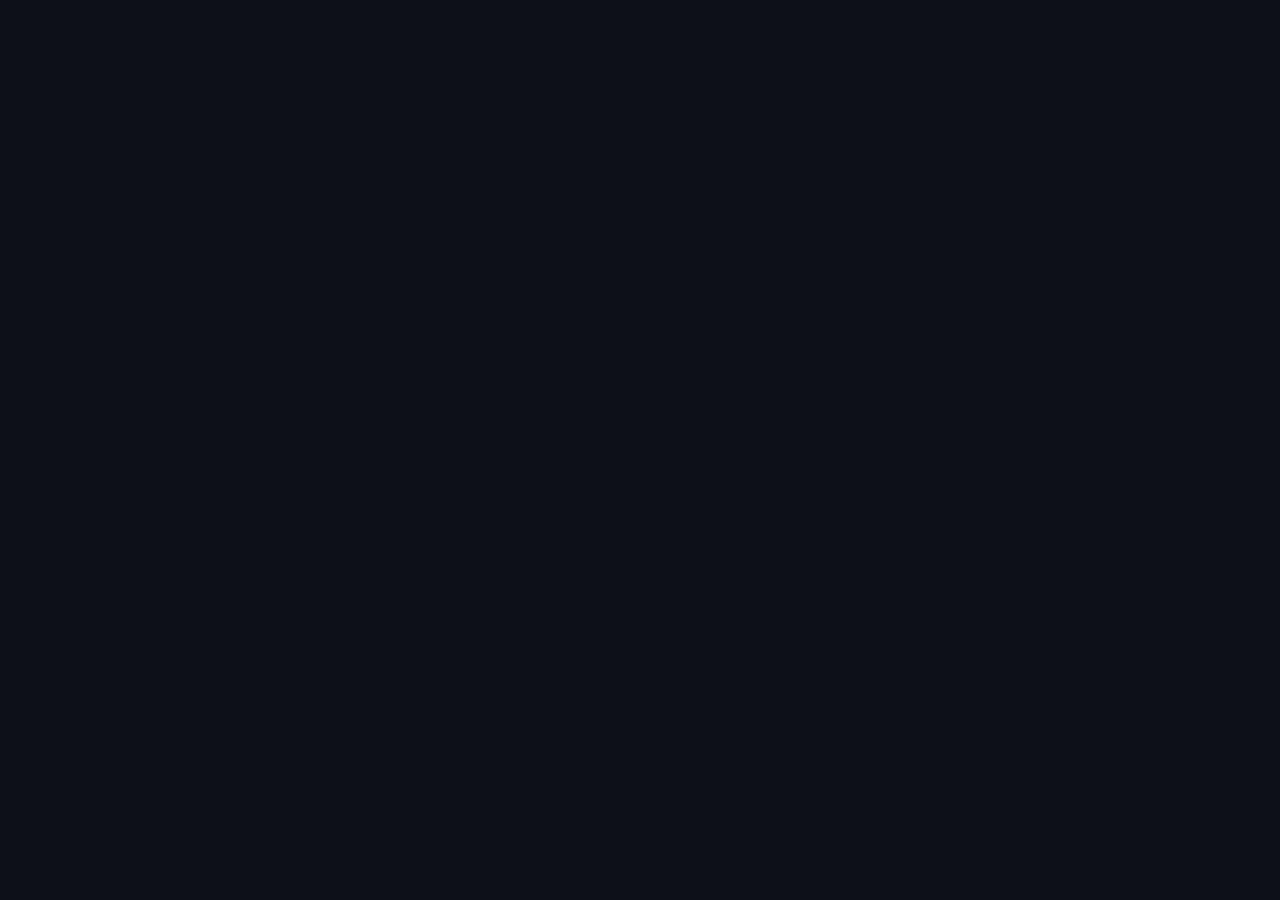
==== index.html @ eed0ad0b "fixed with micro pip" ====
<!DOCTYPE html>
<html lang="en">
<head>
    <meta charset="UTF-8">
    <meta name="viewport" content="width=device-width, initial-scale=1.0">
    <title>Scrap Detective Terminal</title>
    
    <!-- PyScript CSS & JS -->
    <link rel="stylesheet" href="https://pyscript.net/releases/2024.4.1/core.css">
    <script type="module" src="https://pyscript.net/releases/2024.4.1/core.js"></script>

    <style>
        body {
            background-color: #0d1117;
            color: #c9d1d9;
            margin: 0;
            padding: 10px;
            font-family: monospace;
        }
    </style>
</head>
<body>

    <!-- Interactive Terminal runs your Python script directly -->
    <script type="py" terminal src="./scrap_detective1.py"></script>

</body>
</html>
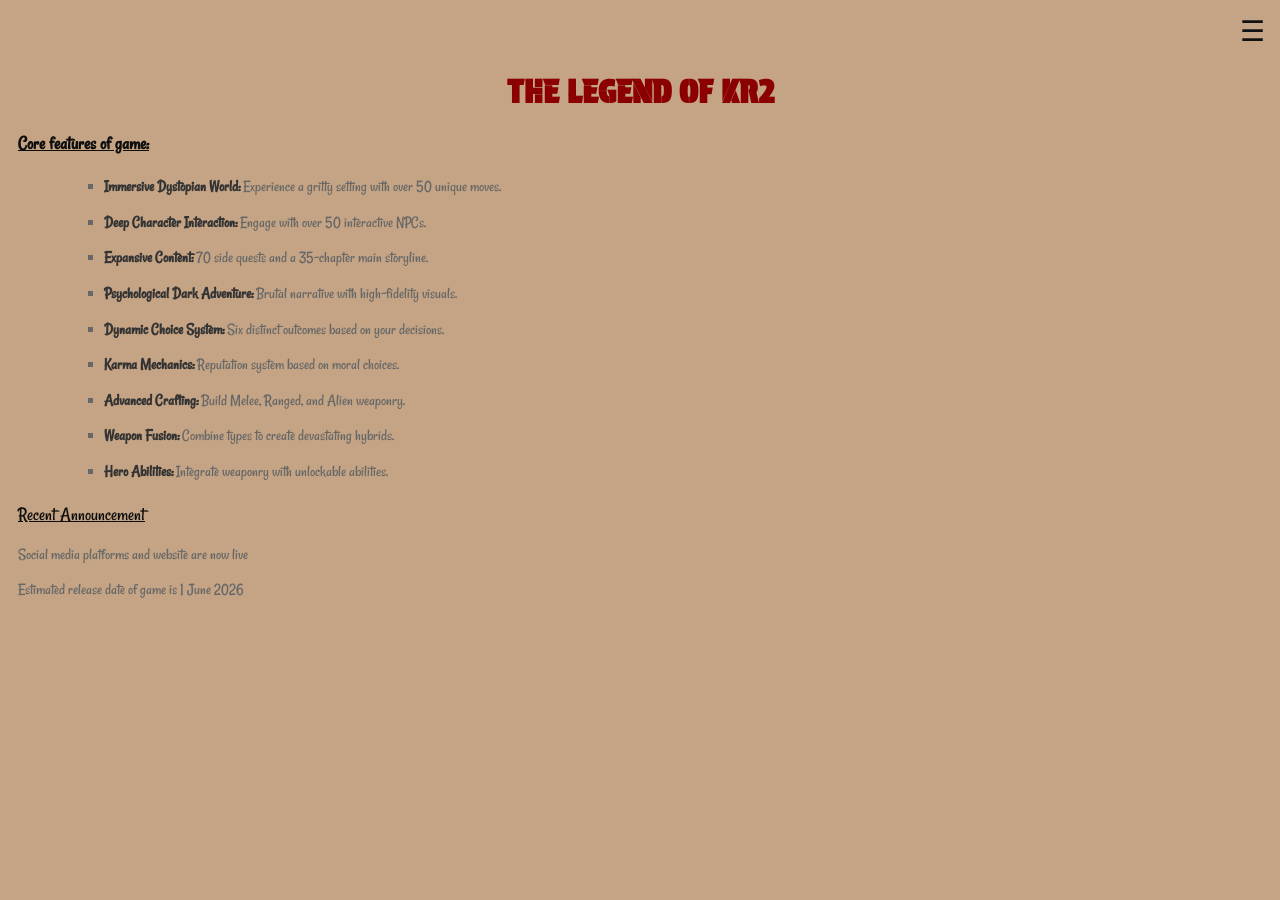
==== commit 675705c3: "built demo web" ====
--- a/index.html
+++ b/index.html
@@ -1,29 +1,139 @@
 <!DOCTYPE html>
 <html lang="en">
 <head>
-    <meta charset="UTF-8">
-    <meta name="viewport" content="width=device-width, initial-scale=1.0">
-    <title>Scrap Detective Terminal</title>
-    
-    <!-- PyScript CSS & JS -->
-    <link rel="stylesheet" href="https://pyscript.net/releases/2024.4.1/core.css">
-    <script type="module" src="https://pyscript.net/releases/2024.4.1/core.js"></script>
+  <meta charset="UTF-8">
+  <meta name="viewport" content="width=device-width, initial-scale=1.0">
+  <title>The Legend of KR2</title>
 
-    <style>
-        body {
-            background-color: #0d1117;
-            color: #c9d1d9;
-            margin: 0;
-            padding: 10px;
-            font-family: monospace;
-        }
-    </style>
+  <style>
+    @import url('https://fonts.googleapis.com/css2?family=Protest+Guerrilla&family=Rancho&display=swap');
+
+    body {
+      margin: 0;
+      font-family: Arial, sans-serif;
+      background-color: #C4A484;
+    }
+
+    /* Fonts */
+    .protest-guerrilla-regular {
+      font-family: "Protest Guerrilla", sans-serif;
+      text-align: center;
+      margin-top: 8vh;
+      color: #8B0000;
+    }
+
+    .rancho-regular {
+      font-family: "Rancho", cursive;
+      font-weight: 400;
+      color: #676767;
+    }
+
+    ul {
+      list-style-type: square;
+      margin-left: 5vw;
+      line-height: 1.6;
+    }
+
+    li {
+      margin-bottom: 10px;
+    }
+
+    b {
+      color: #333;
+    }
+
+    /* Floating Menu Icon */
+    .menu-icon {
+      position: fixed;
+      top: 15px;
+      right: 15px;
+      font-size: 28px;
+      cursor: pointer;
+      color: #111;
+      z-index: 1000;
+      user-select: none;
+    }
+
+    /* Dropdown Menu */
+    .menu {
+      position: fixed;
+      top: 55px;
+      right: 15px;
+      background: #fff;
+      width: 220px;
+      box-shadow: 0 8px 20px rgba(0,0,0,0.3);
+      display: none;
+      border-radius: 8px;
+      overflow: hidden;
+      z-index: 999;
+    }
+
+    .menu a {
+      display: block;
+      padding: 12px;
+      text-decoration: none;
+      color: #000;
+      border-bottom: 1px solid #eee;
+    }
+
+    .menu a:hover {
+      background: #f2f2f2;
+    }
+  </style>
 </head>
+
 <body>
 
-    <!-- Interactive Terminal runs your Python script directly -->
-    <script type="py" terminal src="./scrap_detective1.py"></script>
+  <!-- Menu Icon -->
+  <div class="menu-icon" onclick="toggleMenu()">☰</div>
+
+  <!-- Dropdown Menu -->
+  <div id="menu" class="menu">
+    <a href="feedback-and-preregistration.html">Feedback & Pre-Registration</a>
+    <a href="index.html">home page</a>
+    <a href="info.html">contract us and information</a>
+  </div>
+
+  <!-- Main Content -->
+  <h1 class="protest-guerrilla-regular">THE LEGEND OF KR2</h1>
+
+  <div class="rancho-regular">
+    <h3 style="margin-left: 2vh; color:#0D0D0D;">
+      <u>Core features of game:</u>
+    </h3>
+
+    <ul>
+      <li><b>Immersive Dystopian World:</b> Experience a gritty setting with over 50 unique moves.</li>
+      <li><b>Deep Character Interaction:</b> Engage with over 50 interactive NPCs.</li>
+      <li><b>Expansive Content:</b> 70 side quests and a 35-chapter main storyline.</li>
+      <li><b>Psychological Dark Adventure:</b> Brutal narrative with high-fidelity visuals.</li>
+      <li><b>Dynamic Choice System:</b> Six distinct outcomes based on your decisions.</li>
+      <li><b>Karma Mechanics:</b> Reputation system based on moral choices.</li>
+      <li><b>Advanced Crafting:</b> Build Melee, Ranged, and Alien weaponry.</li>
+      <li><b>Weapon Fusion:</b> Combine types to create devastating hybrids.</li>
+      <li><b>Hero Abilities:</b> Integrate weaponry with unlockable abilities.</li>
+    </ul>
+  </div>
+
+  <h3 class="rancho-regular" style="margin-left: 2vh; color:#0D0D0D; text-decoration: underline;">
+    Recent Announcement
+  </h3>
+
+  <p class="rancho-regular" style="margin-left: 2vh;">
+    Social media platforms and website are now live
+  </p>
+
+  <p class="rancho-regular" style="margin-left: 2vh;">
+    Estimated release date of game is 1 June 2026
+  </p>
+
+  <!-- JavaScript -->
+  <script>
+    function toggleMenu() {
+      const menu = document.getElementById("menu");
+      menu.style.display = menu.style.display === "block" ? "none" : "block";
+    }
+  </script>
 
 </body>
-</html>
-
+</html>	
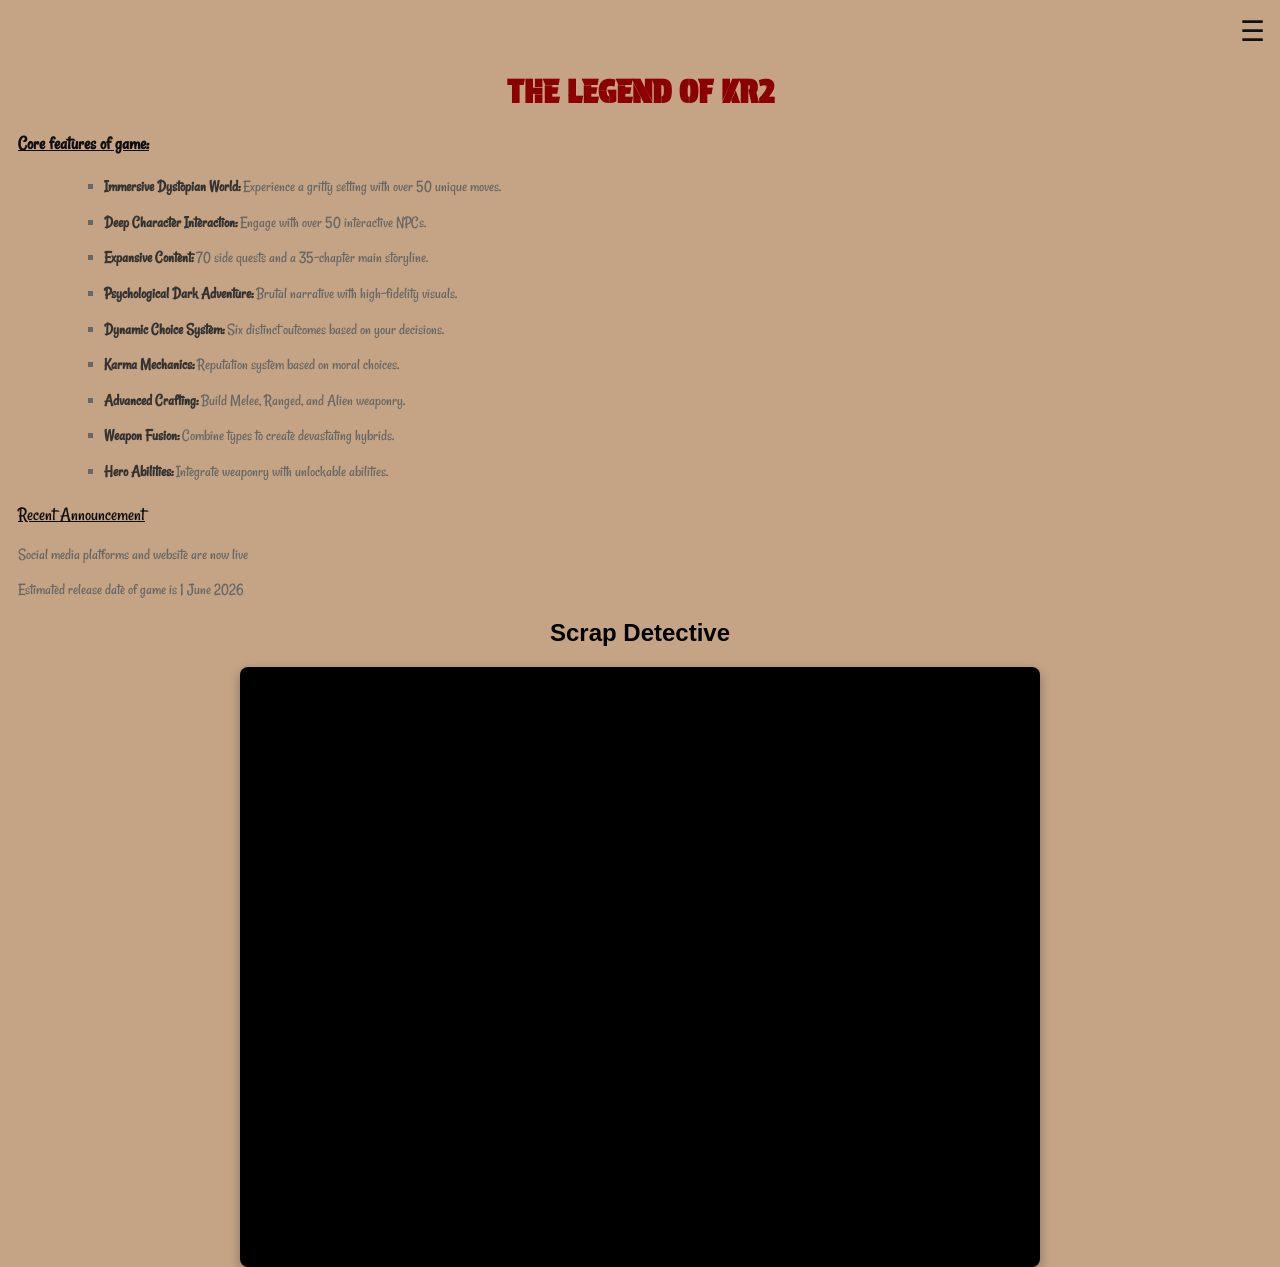
==== commit 1943d805: "emb iframw" ====
--- a/index.html
+++ b/index.html
@@ -134,6 +134,16 @@
       menu.style.display = menu.style.display === "block" ? "none" : "block";
     }
   </script>
+<div style="width: 100%; max-width: 800px; margin: 0 auto; text-align: center;">
+    <h2>Scrap Detective</h2>
+    <div style="position: relative; width: 100%; height: 600px; background: #000; border-radius: 8px; overflow: hidden; box-shadow: 0 4px 12px rgba(0,0,0,0.3);">
+        <iframe src="https://detective.onrender.com" 
+                style="width: 100%; height: 100%; border: none;" 
+                allow="clipboard-write">
+        </iframe>
+    </div>
+</div>
 
 </body>
 </html>	
+
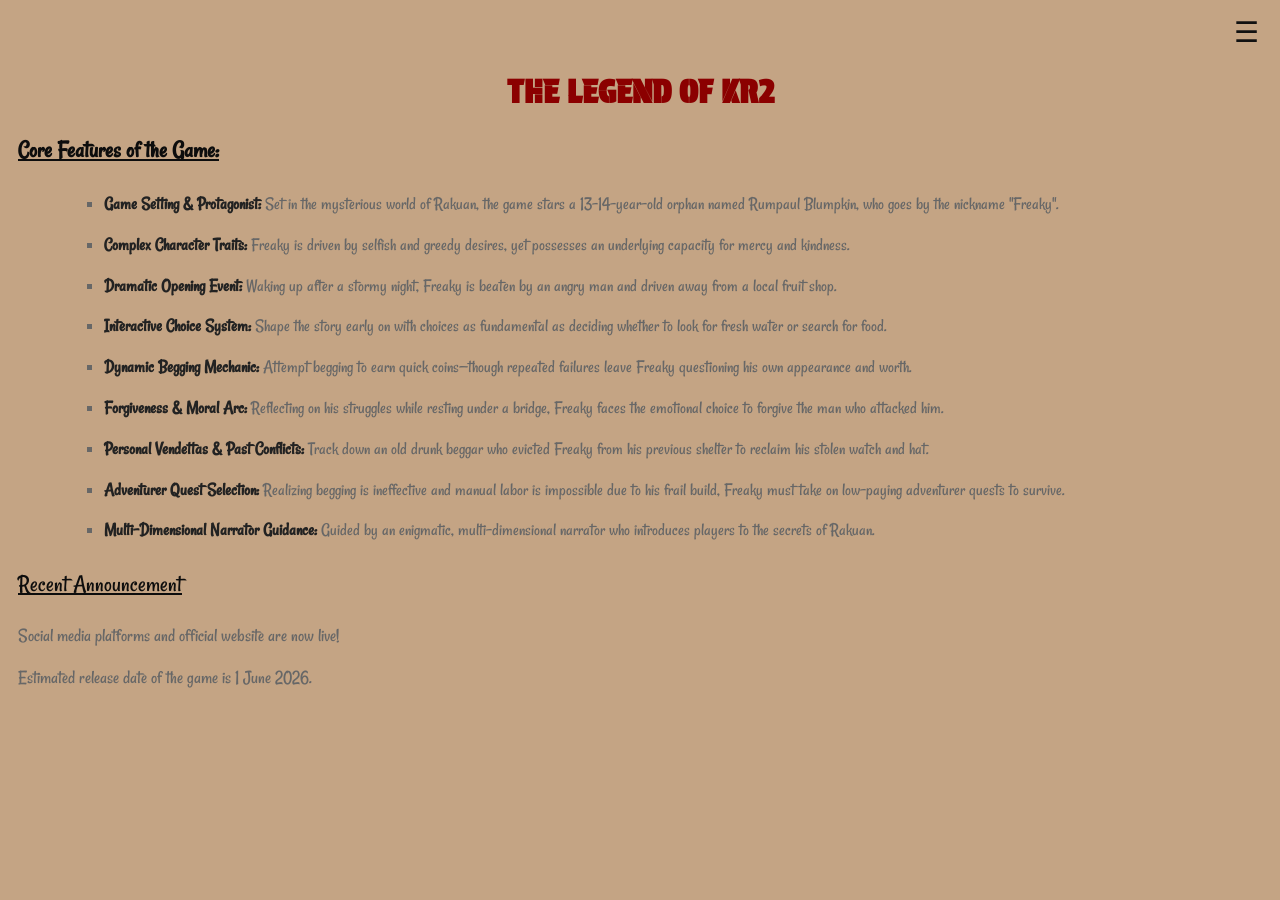
==== commit 469e2fcd: "made website" ====
--- a/index.html
+++ b/index.html
@@ -31,15 +31,17 @@
     ul {
       list-style-type: square;
       margin-left: 5vw;
+      margin-right: 5vw;
       line-height: 1.6;
     }
 
     li {
-      margin-bottom: 10px;
+      margin-bottom: 12px;
+      font-size: 18px;
     }
 
     b {
-      color: #333;
+      color: #222;
     }
 
     /* Floating Menu Icon */
@@ -52,6 +54,8 @@
       color: #111;
       z-index: 1000;
       user-select: none;
+      background: none;
+      border: none;
     }
 
     /* Dropdown Menu */
@@ -85,46 +89,46 @@
 <body>
 
   <!-- Menu Icon -->
-  <div class="menu-icon" onclick="toggleMenu()">☰</div>
+  <button class="menu-icon" onclick="toggleMenu()" aria-label="Toggle Navigation Menu">☰</button>
 
   <!-- Dropdown Menu -->
   <div id="menu" class="menu">
     <a href="feedback-and-preregistration.html">Feedback & Pre-Registration</a>
-    <a href="index.html">home page</a>
-    <a href="info.html">contract us and information</a>
+    <a href="index.html">Home Page</a>
+    <a href="info.html">Contact Us & Information</a>
   </div>
 
   <!-- Main Content -->
   <h1 class="protest-guerrilla-regular">THE LEGEND OF KR2</h1>
 
   <div class="rancho-regular">
-    <h3 style="margin-left: 2vh; color:#0D0D0D;">
-      <u>Core features of game:</u>
+    <h3 style="margin-left: 2vh; color:#0D0D0D; font-size: 24px;">
+      <u>Core Features of the Game:</u>
     </h3>
 
     <ul>
-      <li><b>Immersive Dystopian World:</b> Experience a gritty setting with over 50 unique moves.</li>
-      <li><b>Deep Character Interaction:</b> Engage with over 50 interactive NPCs.</li>
-      <li><b>Expansive Content:</b> 70 side quests and a 35-chapter main storyline.</li>
-      <li><b>Psychological Dark Adventure:</b> Brutal narrative with high-fidelity visuals.</li>
-      <li><b>Dynamic Choice System:</b> Six distinct outcomes based on your decisions.</li>
-      <li><b>Karma Mechanics:</b> Reputation system based on moral choices.</li>
-      <li><b>Advanced Crafting:</b> Build Melee, Ranged, and Alien weaponry.</li>
-      <li><b>Weapon Fusion:</b> Combine types to create devastating hybrids.</li>
-      <li><b>Hero Abilities:</b> Integrate weaponry with unlockable abilities.</li>
+      <li><b>Game Setting & Protagonist:</b> Set in the mysterious world of Rakuan, the game stars a 13-14-year-old orphan named Rumpaul Blumpkin, who goes by the nickname "Freaky".</li>
+      <li><b>Complex Character Traits:</b> Freaky is driven by selfish and greedy desires, yet possesses an underlying capacity for mercy and kindness.</li>
+      <li><b>Dramatic Opening Event:</b> Waking up after a stormy night, Freaky is beaten by an angry man and driven away from a local fruit shop.</li>
+      <li><b>Interactive Choice System:</b> Shape the story early on with choices as fundamental as deciding whether to look for fresh water or search for food.</li>
+      <li><b>Dynamic Begging Mechanic:</b> Attempt begging to earn quick coins—though repeated failures leave Freaky questioning his own appearance and worth.</li>
+      <li><b>Forgiveness & Moral Arc:</b> Reflecting on his struggles while resting under a bridge, Freaky faces the emotional choice to forgive the man who attacked him.</li>
+      <li><b>Personal Vendettas & Past Conflicts:</b> Track down an old drunk beggar who evicted Freaky from his previous shelter to reclaim his stolen watch and hat.</li>
+      <li><b>Adventurer Quest Selection:</b> Realizing begging is ineffective and manual labor is impossible due to his frail build, Freaky must take on low-paying adventurer quests to survive.</li>
+      <li><b>Multi-Dimensional Narrator Guidance:</b> Guided by an enigmatic, multi-dimensional narrator who introduces players to the secrets of Rakuan.</li>
     </ul>
   </div>
 
-  <h3 class="rancho-regular" style="margin-left: 2vh; color:#0D0D0D; text-decoration: underline;">
+  <h3 class="rancho-regular" style="margin-left: 2vh; color:#0D0D0D; text-decoration: underline; font-size: 24px;">
     Recent Announcement
   </h3>
 
-  <p class="rancho-regular" style="margin-left: 2vh;">
-    Social media platforms and website are now live
+  <p class="rancho-regular" style="margin-left: 2vh; font-size: 19px;">
+    Social media platforms and official website are now live!
   </p>
 
-  <p class="rancho-regular" style="margin-left: 2vh;">
-    Estimated release date of game is 1 June 2026
+  <p class="rancho-regular" style="margin-left: 2vh; font-size: 19px;">
+    Estimated release date of the game is 1 June 2026.
   </p>
 
   <!-- JavaScript -->
@@ -134,16 +138,7 @@
       menu.style.display = menu.style.display === "block" ? "none" : "block";
     }
   </script>
-<div style="width: 100%; max-width: 800px; margin: 0 auto; text-align: center;">
-    <h2>Scrap Detective</h2>
-    <div style="position: relative; width: 100%; height: 600px; background: #000; border-radius: 8px; overflow: hidden; box-shadow: 0 4px 12px rgba(0,0,0,0.3);">
-        <iframe src="https://detective.onrender.com" 
-                style="width: 100%; height: 100%; border: none;" 
-                allow="clipboard-write">
-        </iframe>
-    </div>
-</div>
 
 </body>
-</html>	
+</html>
 
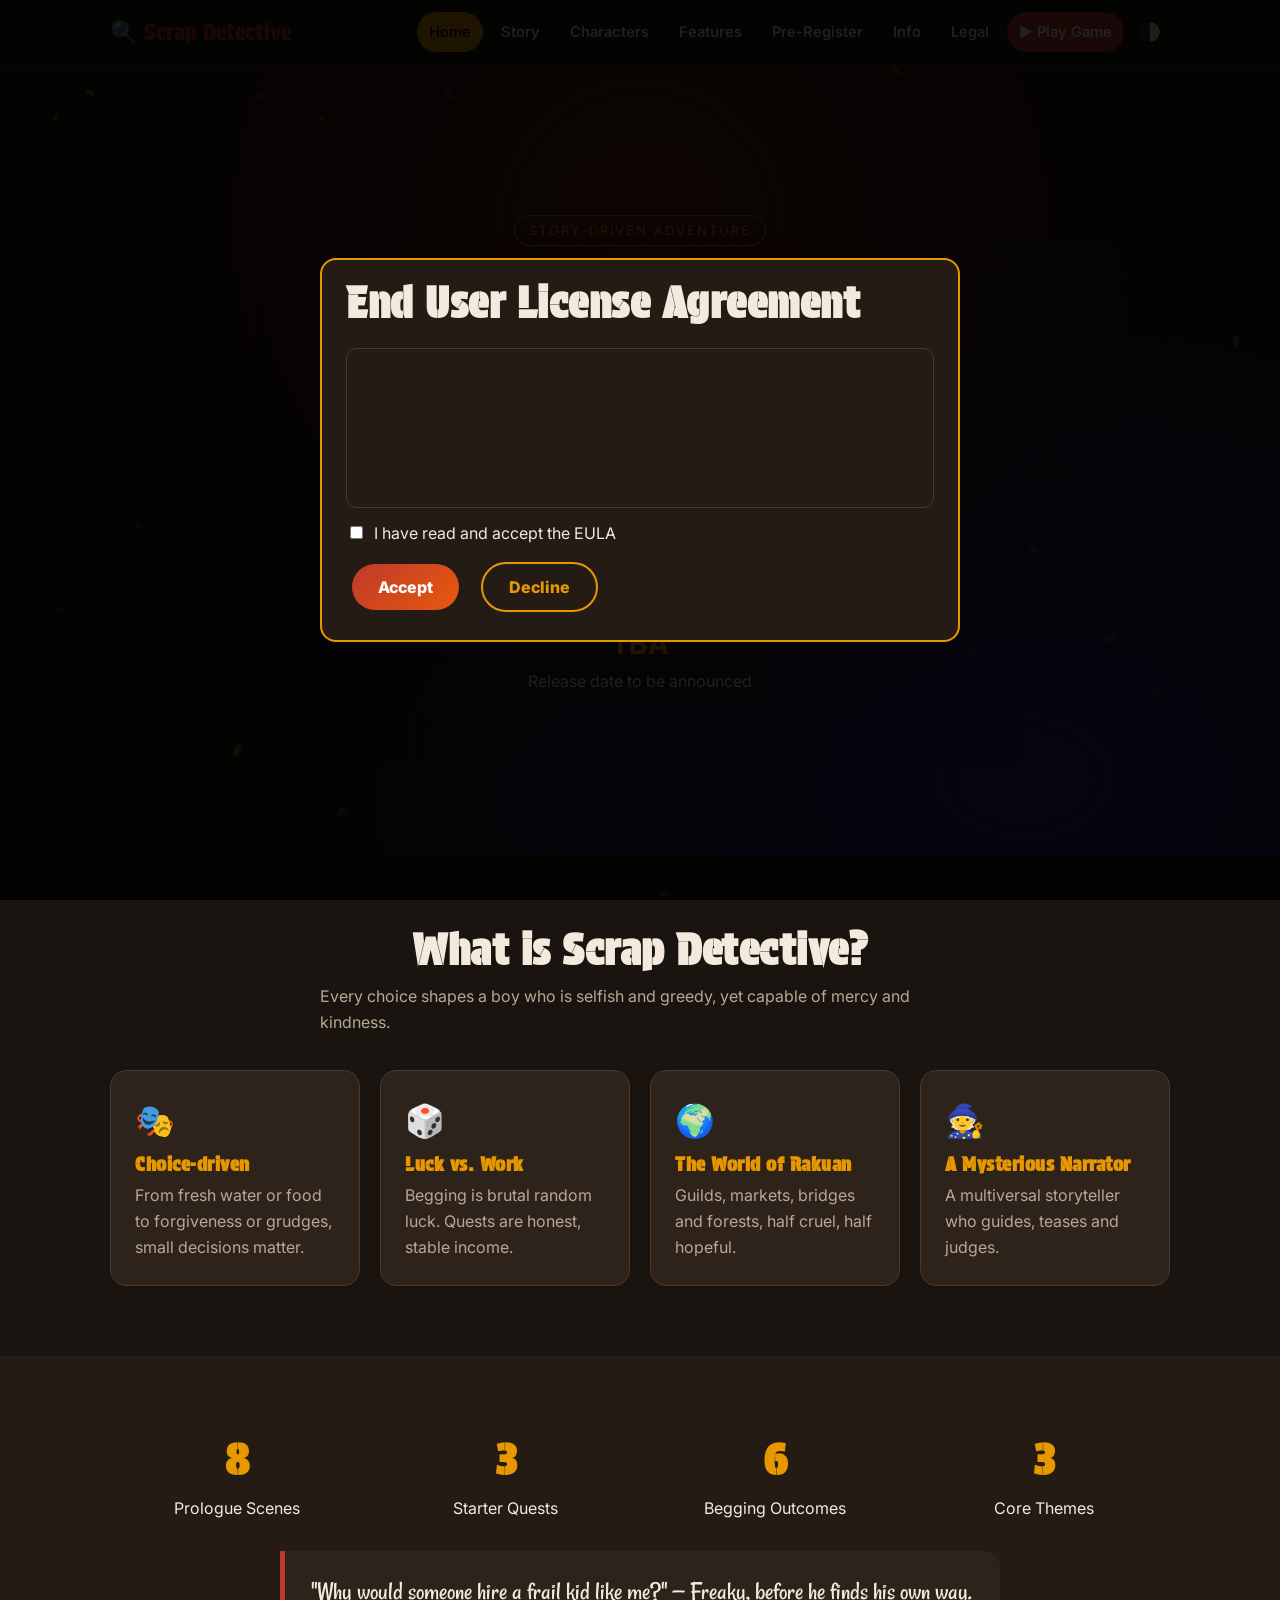
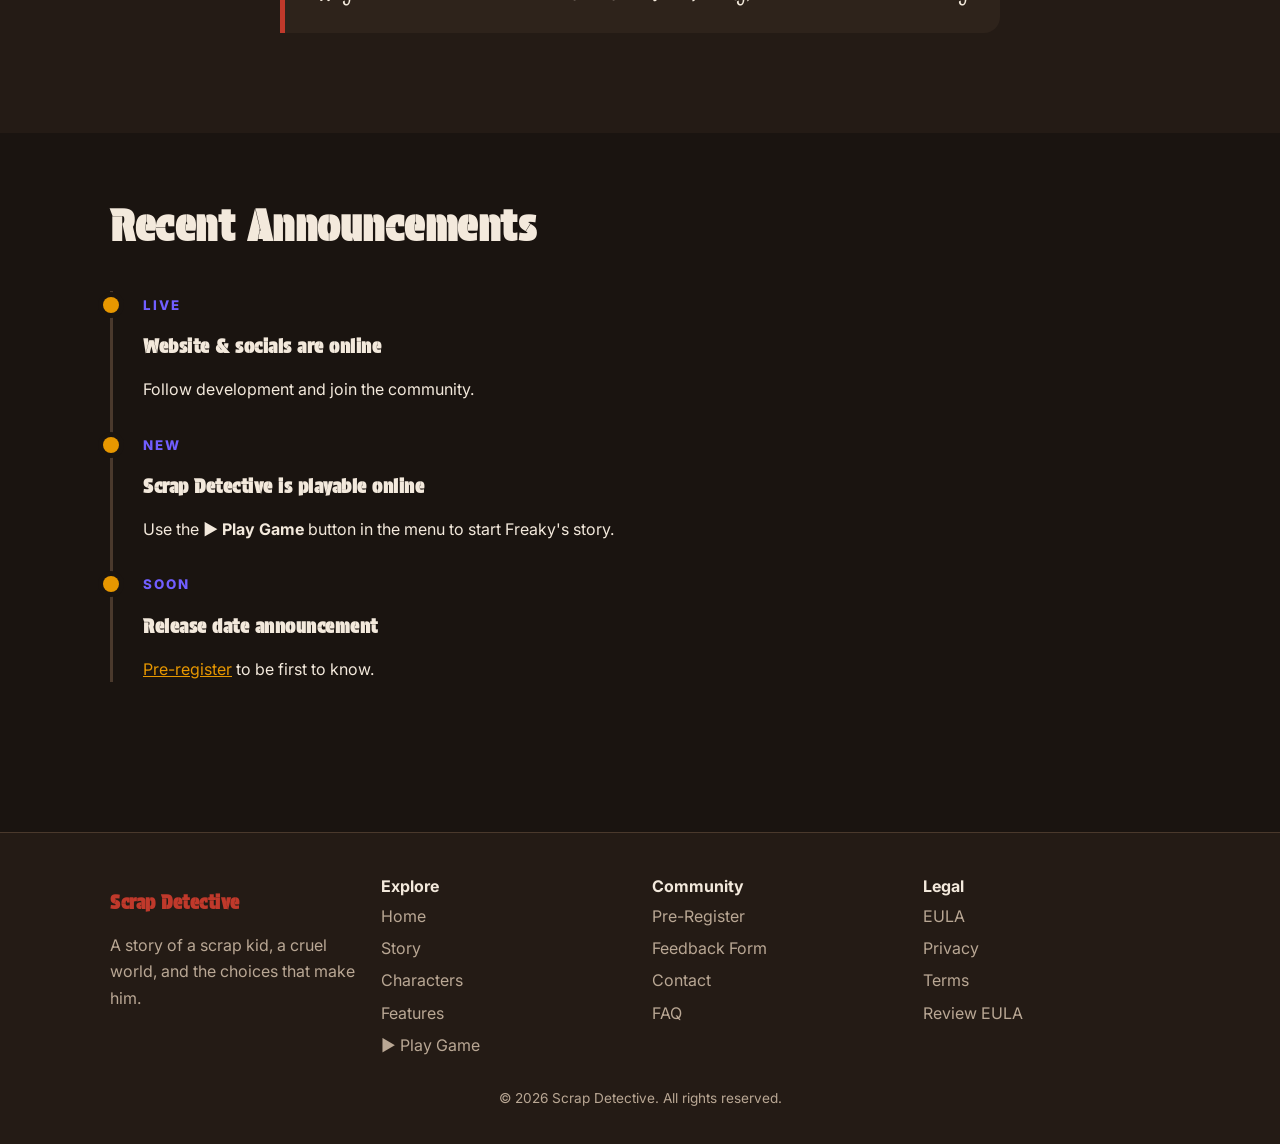
==== commit a870d59b: "fixed web" ====
--- a/index.html
+++ b/index.html
@@ -1,144 +1,39 @@
-<!DOCTYPE html>
-<html lang="en">
-<head>
-  <meta charset="UTF-8">
-  <meta name="viewport" content="width=device-width, initial-scale=1.0">
-  <title>The Legend of KR2</title>
+<!DOCTYPE html><html lang="en"><head><meta charset="UTF-8"><meta name="viewport" content="width=device-width,initial-scale=1">
+<title>Scrap Detective — Home</title><meta name="description" content="Scrap Detective: a story-driven adventure in the world of Rakuan."><link rel="stylesheet" href="style.css"></head>
+<body data-page="home"><main>
+<section class="hero"><div class="wrap">
+  <span class="badge">STORY-DRIVEN ADVENTURE</span>
+  <h1>SCRAP DETECTIVE</h1>
+  <p class="rancho" style="font-size:1.6rem">"Even in despair, there is a hope in slight." — Narrator</p>
+  <p>Wake up on a cold roadside in the cruel world of Rakuan as Rumpaul "Freaky" Blumpkin, a 13-year-old orphan with nothing but his choices.</p>
+  <a class="btn primary" data-game href="#">▶ Play Now</a><a class="btn ghost" href="feedback-and-preregistration.html">Pre-Register</a>
+  <div id="countdown"></div>
+</div></section>
 
-  <style>
-    @import url('https://fonts.googleapis.com/css2?family=Protest+Guerrilla&family=Rancho&display=swap');
+<section><div class="wrap">
+  <h2 class="center reveal">What is Scrap Detective?</h2><p class="sub reveal">Every choice shapes a boy who is selfish and greedy, yet capable of mercy and kindness.</p>
+  <div class="grid">
+    <div class="card reveal"><div class="ic">🎭</div><h3>Choice-driven</h3><p>From fresh water or food to forgiveness or grudges, small decisions matter.</p></div>
+    <div class="card reveal"><div class="ic">🎲</div><h3>Luck vs. Work</h3><p>Begging is brutal random luck. Quests are honest, stable income.</p></div>
+    <div class="card reveal"><div class="ic">🌍</div><h3>The World of Rakuan</h3><p>Guilds, markets, bridges and forests, half cruel, half hopeful.</p></div>
+    <div class="card reveal"><div class="ic">🧙</div><h3>A Mysterious Narrator</h3><p>A multiversal storyteller who guides, teases and judges.</p></div>
+  </div>
+</div></section>
 
-    body {
-      margin: 0;
-      font-family: Arial, sans-serif;
-      background-color: #C4A484;
-    }
+<section style="background:var(--bg2)"><div class="wrap">
+  <div class="stats reveal">
+    <div><b data-count="8">0</b>Prologue Scenes</div><div><b data-count="3">0</b>Starter Quests</div>
+    <div><b data-count="6">0</b>Begging Outcomes</div><div><b data-count="3">0</b>Core Themes</div>
+  </div>
+  <blockquote class="reveal">"Why would someone hire a frail kid like me?" — Freaky, before he finds his own way.</blockquote>
+</div></section>
 
-    /* Fonts */
-    .protest-guerrilla-regular {
-      font-family: "Protest Guerrilla", sans-serif;
-      text-align: center;
-      margin-top: 8vh;
-      color: #8B0000;
-    }
-
-    .rancho-regular {
-      font-family: "Rancho", cursive;
-      font-weight: 400;
-      color: #676767;
-    }
-
-    ul {
-      list-style-type: square;
-      margin-left: 5vw;
-      margin-right: 5vw;
-      line-height: 1.6;
-    }
-
-    li {
-      margin-bottom: 12px;
-      font-size: 18px;
-    }
-
-    b {
-      color: #222;
-    }
-
-    /* Floating Menu Icon */
-    .menu-icon {
-      position: fixed;
-      top: 15px;
-      right: 15px;
-      font-size: 28px;
-      cursor: pointer;
-      color: #111;
-      z-index: 1000;
-      user-select: none;
-      background: none;
-      border: none;
-    }
-
-    /* Dropdown Menu */
-    .menu {
-      position: fixed;
-      top: 55px;
-      right: 15px;
-      background: #fff;
-      width: 220px;
-      box-shadow: 0 8px 20px rgba(0,0,0,0.3);
-      display: none;
-      border-radius: 8px;
-      overflow: hidden;
-      z-index: 999;
-    }
-
-    .menu a {
-      display: block;
-      padding: 12px;
-      text-decoration: none;
-      color: #000;
-      border-bottom: 1px solid #eee;
-    }
-
-    .menu a:hover {
-      background: #f2f2f2;
-    }
-  </style>
-</head>
-
-<body>
-
-  <!-- Menu Icon -->
-  <button class="menu-icon" onclick="toggleMenu()" aria-label="Toggle Navigation Menu">☰</button>
-
-  <!-- Dropdown Menu -->
-  <div id="menu" class="menu">
-    <a href="feedback-and-preregistration.html">Feedback & Pre-Registration</a>
-    <a href="index.html">Home Page</a>
-    <a href="info.html">Contact Us & Information</a>
+<section><div class="wrap">
+  <h2 class="reveal">Recent Announcements</h2>
+  <div class="timeline">
+    <div class="tl reveal"><small>LIVE</small><h3>Website &amp; socials are online</h3><p>Follow development and join the community.</p></div>
+    <div class="tl reveal"><small>NEW</small><h3>Scrap Detective is playable online</h3><p>Use the <b>▶ Play Game</b> button in the menu to start Freaky's story.</p></div>
+    <div class="tl reveal"><small>SOON</small><h3>Release date announcement</h3><p><a href="feedback-and-preregistration.html">Pre-register</a> to be first to know.</p></div>
   </div>
-
-  <!-- Main Content -->
-  <h1 class="protest-guerrilla-regular">THE LEGEND OF KR2</h1>
-
-  <div class="rancho-regular">
-    <h3 style="margin-left: 2vh; color:#0D0D0D; font-size: 24px;">
-      <u>Core Features of the Game:</u>
-    </h3>
-
-    <ul>
-      <li><b>Game Setting & Protagonist:</b> Set in the mysterious world of Rakuan, the game stars a 13-14-year-old orphan named Rumpaul Blumpkin, who goes by the nickname "Freaky".</li>
-      <li><b>Complex Character Traits:</b> Freaky is driven by selfish and greedy desires, yet possesses an underlying capacity for mercy and kindness.</li>
-      <li><b>Dramatic Opening Event:</b> Waking up after a stormy night, Freaky is beaten by an angry man and driven away from a local fruit shop.</li>
-      <li><b>Interactive Choice System:</b> Shape the story early on with choices as fundamental as deciding whether to look for fresh water or search for food.</li>
-      <li><b>Dynamic Begging Mechanic:</b> Attempt begging to earn quick coins—though repeated failures leave Freaky questioning his own appearance and worth.</li>
-      <li><b>Forgiveness & Moral Arc:</b> Reflecting on his struggles while resting under a bridge, Freaky faces the emotional choice to forgive the man who attacked him.</li>
-      <li><b>Personal Vendettas & Past Conflicts:</b> Track down an old drunk beggar who evicted Freaky from his previous shelter to reclaim his stolen watch and hat.</li>
-      <li><b>Adventurer Quest Selection:</b> Realizing begging is ineffective and manual labor is impossible due to his frail build, Freaky must take on low-paying adventurer quests to survive.</li>
-      <li><b>Multi-Dimensional Narrator Guidance:</b> Guided by an enigmatic, multi-dimensional narrator who introduces players to the secrets of Rakuan.</li>
-    </ul>
-  </div>
-
-  <h3 class="rancho-regular" style="margin-left: 2vh; color:#0D0D0D; text-decoration: underline; font-size: 24px;">
-    Recent Announcement
-  </h3>
-
-  <p class="rancho-regular" style="margin-left: 2vh; font-size: 19px;">
-    Social media platforms and official website are now live!
-  </p>
-
-  <p class="rancho-regular" style="margin-left: 2vh; font-size: 19px;">
-    Estimated release date of the game is 1 June 2026.
-  </p>
-
-  <!-- JavaScript -->
-  <script>
-    function toggleMenu() {
-      const menu = document.getElementById("menu");
-      menu.style.display = menu.style.display === "block" ? "none" : "block";
-    }
-  </script>
-
-</body>
-</html>
-
+</div></section></main>
+<script src="script.js"></script></body></html>
--- a/style.css
+++ b/style.css
@@ -0,0 +1,85 @@
+@import url('https://fonts.googleapis.com/css2?family=Protest+Guerrilla&family=Rancho&family=Inter:wght@400;600;800&display=swap');
+:root{--bg:#1a1410;--bg2:#241b15;--card:#2e231b;--ink:#f3e9dc;--muted:#b9a794;--red:#c0392b;--gold:#e79700;--violet:#715eff;--tan:#c4a484;--line:#4a392c;--r:16px}
+[data-theme="light"]{--bg:#c4a484;--bg2:#d6b996;--card:#ead7bd;--ink:#1d130c;--muted:#5a4636;--line:#a98a68}
+*{box-sizing:border-box}html{scroll-behavior:smooth}
+body{margin:0;font-family:Inter,Arial,sans-serif;background:var(--bg);color:var(--ink);line-height:1.65;transition:background .3s}
+h1,h2,h3{font-family:"Protest Guerrilla",sans-serif;letter-spacing:.5px;line-height:1.15}
+h1{font-size:clamp(2.4rem,7vw,5rem);margin:0}h2{font-size:clamp(1.8rem,4vw,2.6rem);margin:0 0 .5rem}
+.rancho{font-family:Rancho,cursive;font-size:1.25rem}
+a{color:var(--gold)}img{max-width:100%}
+.wrap{max-width:1100px;margin:auto;padding:0 20px}
+section{padding:70px 0}
+#progress{position:fixed;top:0;left:0;height:4px;background:linear-gradient(90deg,var(--red),var(--gold));width:0;z-index:2000}
+#petals{position:fixed;inset:0;pointer-events:none;z-index:0;opacity:.55}
+main,header,footer{position:relative;z-index:1}
+/* nav */
+.nav{position:sticky;top:0;z-index:1500;background:color-mix(in srgb,var(--bg) 88%,transparent);backdrop-filter:blur(10px);border-bottom:1px solid var(--line)}
+.nav .wrap{display:flex;align-items:center;justify-content:space-between;height:64px}
+.logo{font-family:"Protest Guerrilla";font-size:1.4rem;color:var(--red);text-decoration:none}
+.links{display:flex;gap:6px;align-items:center}
+.links a{color:var(--ink);text-decoration:none;padding:8px 12px;border-radius:999px;font-size:.92rem;font-weight:600}
+.links a:hover,.links a.active{background:var(--gold);color:#1a1410}
+.links a.ext{background:var(--red);color:#fff}.links a.ext:hover{background:var(--gold);color:#1a1410}
+.icon-btn{background:none;border:1px solid var(--line);color:var(--ink);border-radius:999px;width:40px;height:40px;cursor:pointer;font-size:1.1rem}
+#burger{display:none}
+@media(max-width:1000px){#burger{display:block}.links{position:absolute;top:64px;left:0;right:0;flex-direction:column;background:var(--bg2);padding:12px;display:none;border-bottom:1px solid var(--line)}.links.open{display:flex}}
+/* hero */
+.hero{min-height:88vh;display:flex;align-items:center;text-align:center;background:radial-gradient(ellipse at 50% 20%,#5a1e14 0%,transparent 60%),radial-gradient(ellipse at 80% 90%,#2b2470 0%,transparent 55%)}
+.hero h1{color:#ff5a45;text-shadow:0 4px 0 #4a0d06,0 0 40px #c0392b66}
+.hero p{max-width:640px;margin:18px auto;color:var(--muted);font-size:1.15rem}
+.badge{display:inline-block;border:1px solid var(--gold);color:var(--gold);padding:4px 14px;border-radius:999px;font-size:.8rem;letter-spacing:2px;margin-bottom:18px}
+.btn{display:inline-block;padding:13px 26px;border-radius:999px;border:0;font-weight:800;cursor:pointer;text-decoration:none;font-size:1rem;margin:6px;transition:.2s;font-family:inherit}
+.btn.primary{background:linear-gradient(135deg,var(--red),#e8590c);color:#fff}
+.btn.ghost{background:transparent;border:2px solid var(--gold);color:var(--gold)}
+.btn:hover{transform:translateY(-3px);box-shadow:0 10px 24px #0006}
+/* countdown */
+#countdown{display:flex;gap:12px;justify-content:center;margin-top:26px;flex-wrap:wrap}
+#countdown div{background:var(--card);border:1px solid var(--line);border-radius:12px;padding:12px 18px;min-width:78px}
+#countdown b{display:block;font-size:1.8rem;color:var(--gold)}
+/* cards */
+.grid{display:grid;gap:20px;grid-template-columns:repeat(auto-fit,minmax(250px,1fr))}
+.card{background:var(--card);border:1px solid var(--line);border-radius:var(--r);padding:24px;transition:.25s}
+.card:hover{transform:translateY(-6px);border-color:var(--gold);box-shadow:0 14px 30px #0005}
+.card .ic{font-size:2rem}.card h3{margin:.4rem 0;color:var(--gold)}
+.card p{color:var(--muted);margin:0}
+.tag{font-size:.72rem;background:var(--violet);color:#fff;padding:2px 10px;border-radius:999px}
+.center{text-align:center}.sub{color:var(--muted);max-width:640px;margin:0 auto 34px}
+/* timeline */
+.timeline{position:relative;margin:40px 0;padding-left:30px;border-left:3px solid var(--line)}
+.tl{position:relative;margin-bottom:28px}
+.tl::before{content:"";position:absolute;left:-40px;top:6px;width:16px;height:16px;border-radius:50%;background:var(--gold);box-shadow:0 0 0 5px var(--bg)}
+.tl small{color:var(--violet);font-weight:800;letter-spacing:2px}
+/* stats */
+.stats{display:grid;grid-template-columns:repeat(auto-fit,minmax(150px,1fr));gap:16px;text-align:center}
+.stats b{font-family:"Protest Guerrilla";font-size:2.6rem;color:var(--gold);display:block}
+/* quote */
+blockquote{margin:30px auto;max-width:720px;padding:20px 26px;border-left:5px solid var(--red);background:var(--card);border-radius:0 var(--r) var(--r) 0;font-family:Rancho;font-size:1.6rem}
+/* reveal */
+.reveal{opacity:0;transform:translateY(30px);transition:.7s}.reveal.show{opacity:1;transform:none}
+/* faq */
+details{background:var(--card);border:1px solid var(--line);border-radius:12px;padding:14px 20px;margin-bottom:12px}
+summary{cursor:pointer;font-weight:700;color:var(--gold)}
+/* google form */
+.formbox{max-width:760px;margin:0 auto}
+.formframe{width:100%;height:900px;border:1px solid var(--line);border-radius:var(--r);background:#fff;margin-top:24px}
+.note{background:#e7970022;border:1px dashed var(--gold);padding:12px 16px;border-radius:10px;font-size:.9rem;margin-top:16px}
+/* legal */
+.legal-layout{display:grid;grid-template-columns:230px 1fr;gap:30px}
+.legal-layout aside{position:sticky;top:90px;align-self:start}
+.legal-layout aside a{display:block;padding:8px 12px;color:var(--ink);text-decoration:none;border-left:3px solid var(--line)}
+.legal-layout aside a:hover{border-color:var(--gold);color:var(--gold)}
+.legal-doc{background:var(--card);border:1px solid var(--line);border-radius:var(--r);padding:24px;margin-bottom:24px;min-height:120px}
+@media(max-width:800px){.legal-layout{grid-template-columns:1fr}.legal-layout aside{position:static}}
+/* eula modal */
+#eula{position:fixed;inset:0;background:#000d;z-index:5000;display:none;align-items:center;justify-content:center;padding:16px}
+#eula.show{display:flex}
+.modal{background:var(--bg2);border:2px solid var(--gold);border-radius:var(--r);max-width:640px;width:100%;max-height:90vh;display:flex;flex-direction:column}
+.modal h2{padding:20px 24px 0}.modal .body{overflow-y:auto;flex:1;min-height:160px;border:1px solid var(--line);margin:12px 24px;border-radius:10px;padding:14px}
+.modal .act{padding:0 24px 22px;display:flex;gap:10px;flex-wrap:wrap;align-items:center}
+.modal label{display:flex;gap:8px;align-items:center;flex:1 1 100%}.modal label input{width:auto}
+#toTop{position:fixed;right:18px;bottom:18px;display:none;z-index:1400}
+/* footer */
+footer{border-top:1px solid var(--line);background:var(--bg2);padding:40px 0 20px;margin-top:40px}
+.fgrid{display:grid;gap:24px;grid-template-columns:repeat(auto-fit,minmax(200px,1fr))}
+footer a{display:block;color:var(--muted);text-decoration:none;padding:3px 0}footer a:hover{color:var(--gold)}
+.copy{text-align:center;color:var(--muted);font-size:.85rem;margin-top:26px}
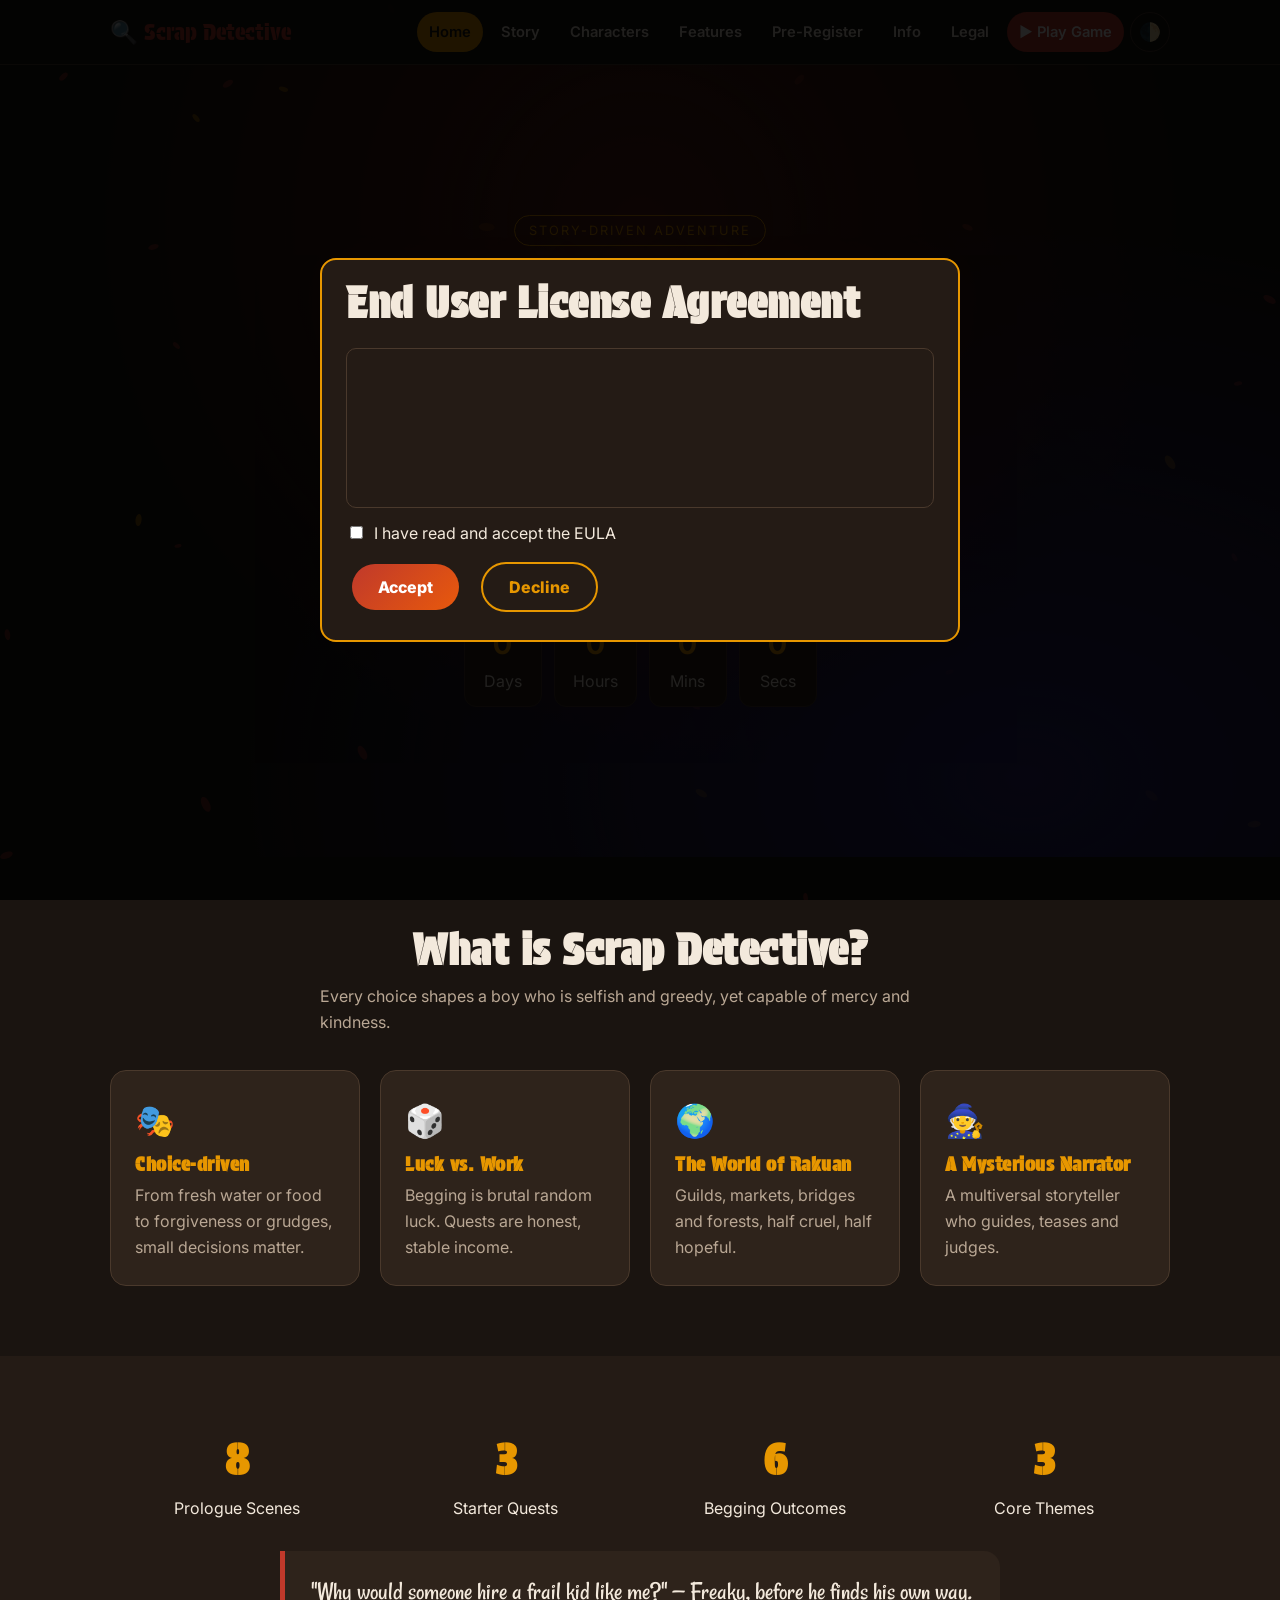
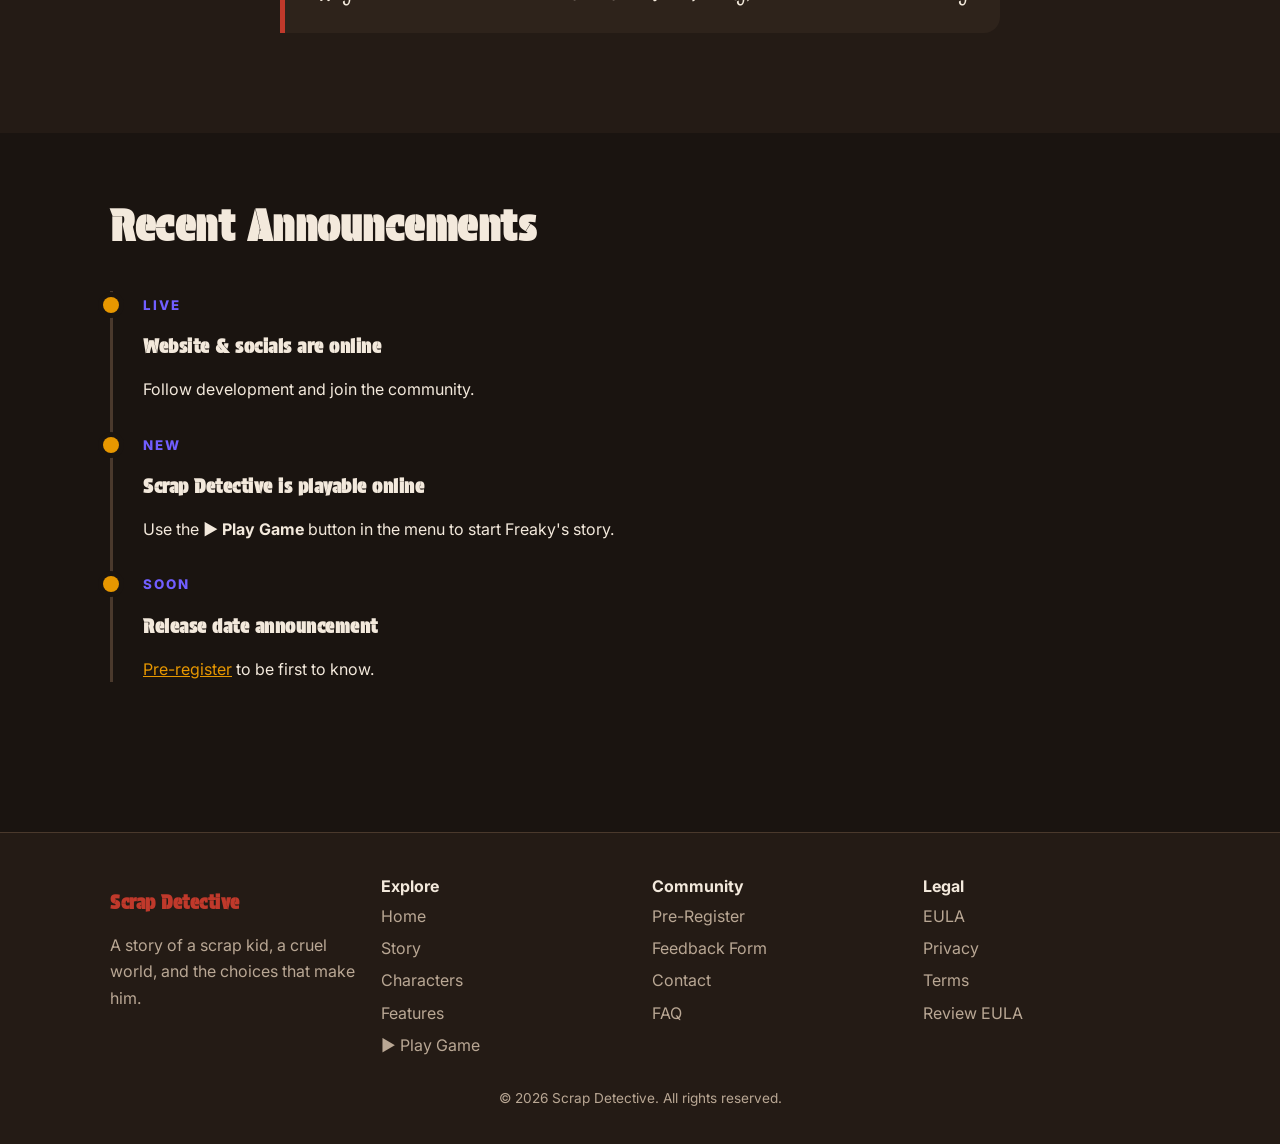
==== commit daaafb1b: "added func" ====
--- a/index.html
+++ b/index.html
@@ -5,7 +5,7 @@
   <span class="badge">STORY-DRIVEN ADVENTURE</span>
   <h1>SCRAP DETECTIVE</h1>
   <p class="rancho" style="font-size:1.6rem">"Even in despair, there is a hope in slight." — Narrator</p>
-  <p>Wake up on a cold roadside in the cruel world of Rakuan as Rumpaul "Freaky" Blumpkin, a 13-year-old orphan with nothing but his choices.</p>
+  <p>Wake up on a cold roadside in the cruel world as Rumpaul "Freaky" Blumpkin, a 13-year-old orphan with nothing but his choices.</p>
   <a class="btn primary" data-game href="#">▶ Play Now</a><a class="btn ghost" href="feedback-and-preregistration.html">Pre-Register</a>
   <div id="countdown"></div>
 </div></section>
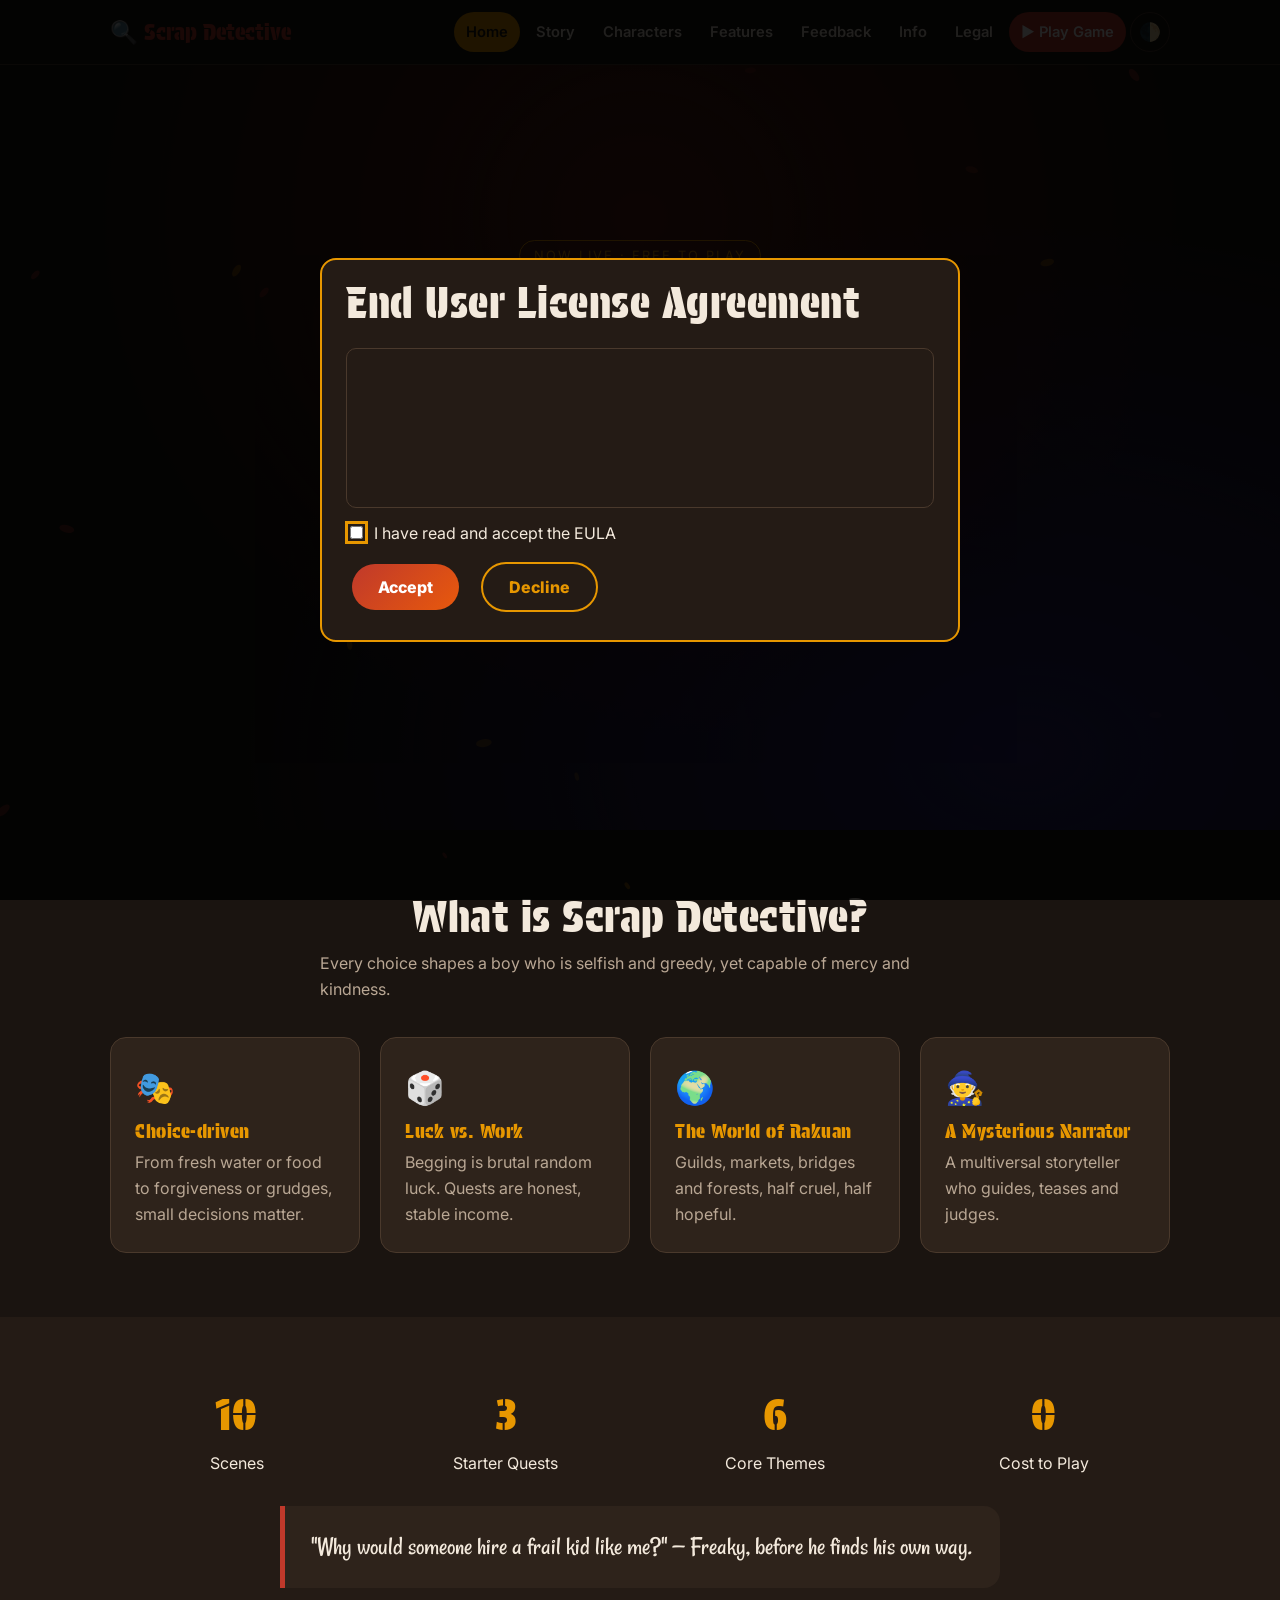
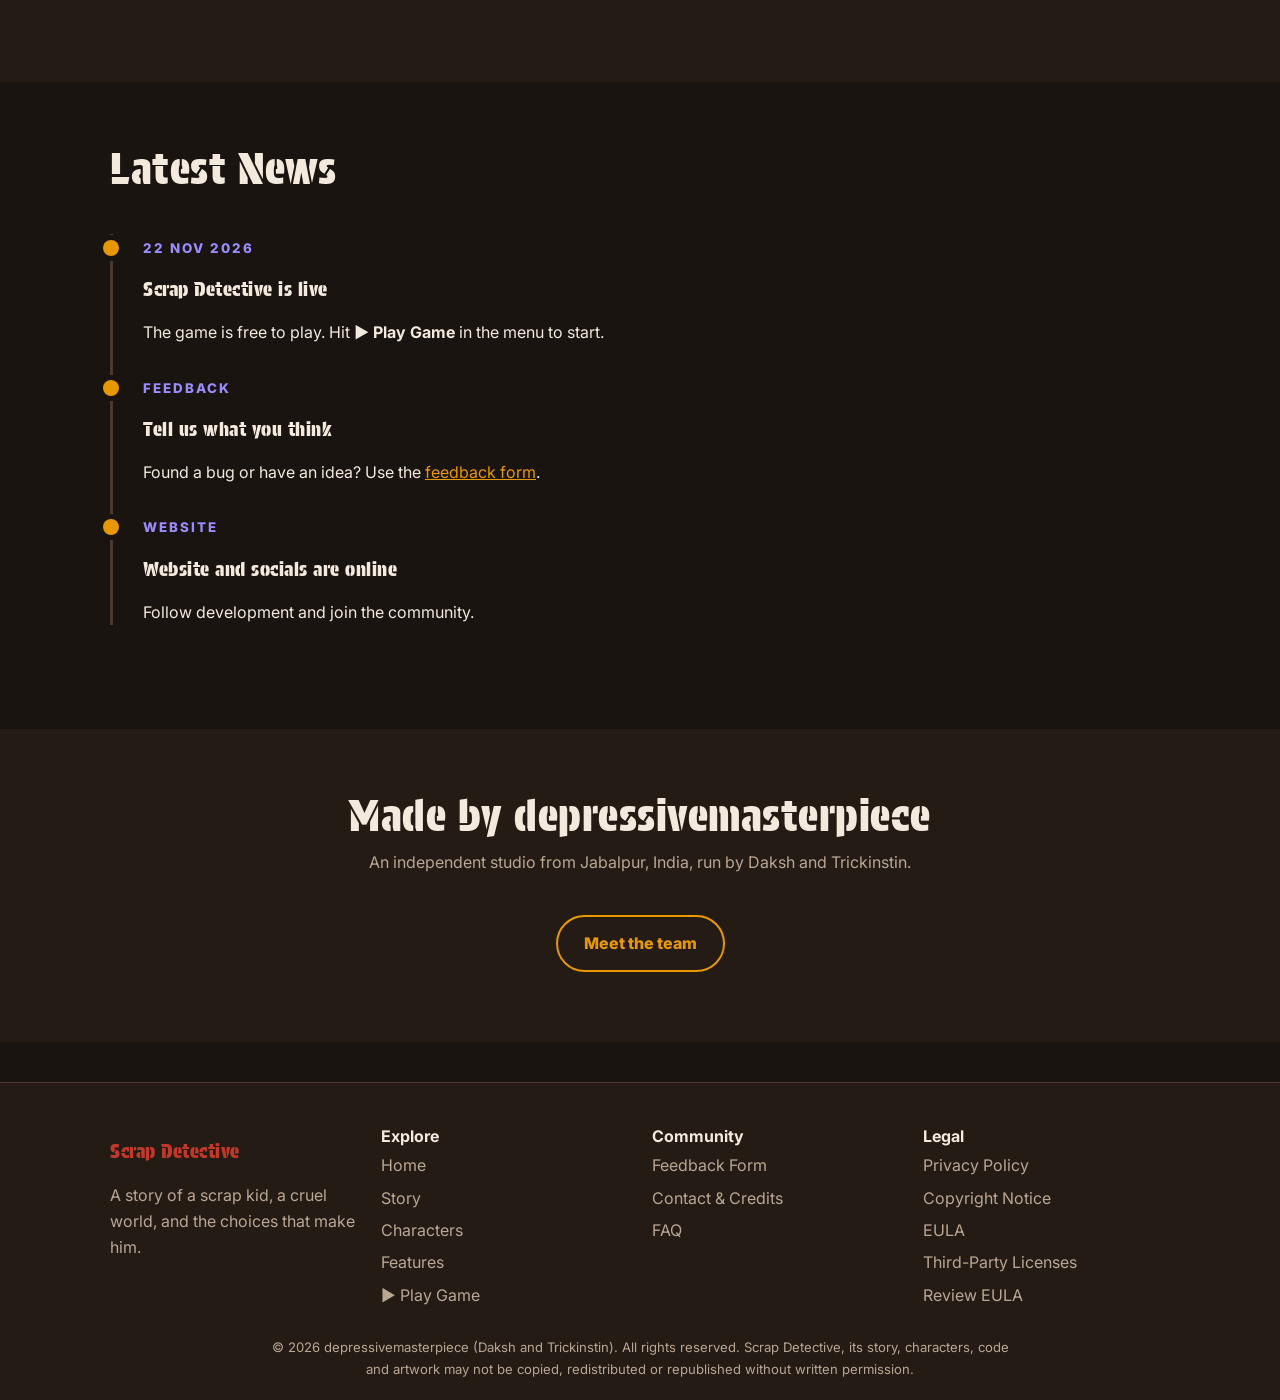
==== commit 97d52310: "auto update" ====
--- a/index.html
+++ b/index.html
@@ -1,13 +1,19 @@
 <!DOCTYPE html><html lang="en"><head><meta charset="UTF-8"><meta name="viewport" content="width=device-width,initial-scale=1">
-<title>Scrap Detective — Home</title><meta name="description" content="Scrap Detective: a story-driven adventure in the world of Rakuan."><link rel="stylesheet" href="style.css"></head>
-<body data-page="home"><main>
+<title>Scrap Detective: Play Free Online</title>
+<meta name="description" content="Scrap Detective is a free story-driven text adventure set in the world of Rakuan. Play it in your browser."><meta name="theme-color" content="#1a1410">
+<meta property="og:title" content="Scrap Detective"><meta property="og:description" content="A free story-driven text adventure. Play in your browser."><meta property="og:type" content="website">
+<link rel="icon" href="data:image/svg+xml,<svg xmlns=%22http://www.w3.org/2000/svg%22 viewBox=%220 0 100 100%22><text y=%22.9em%22 font-size=%2290%22>🔍</text></svg>">
+<link rel="preconnect" href="https://fonts.googleapis.com"><link rel="preconnect" href="https://fonts.gstatic.com" crossorigin>
+<link rel="stylesheet" href="https://fonts.googleapis.com/css2?family=Protest+Guerrilla&family=Rancho&family=Inter:wght@400;600;800&display=swap">
+<link rel="stylesheet" href="style.css"><script src="script.js" defer></script></head>
+<body><main>
 <section class="hero"><div class="wrap">
-  <span class="badge">STORY-DRIVEN ADVENTURE</span>
+  <span class="badge">NOW LIVE · FREE TO PLAY</span>
   <h1>SCRAP DETECTIVE</h1>
-  <p class="rancho" style="font-size:1.6rem">"Even in despair, there is a hope in slight." — Narrator</p>
-  <p>Wake up on a cold roadside in the cruel world as Rumpaul "Freaky" Blumpkin, a 13-year-old orphan with nothing but his choices.</p>
-  <a class="btn primary" data-game href="#">▶ Play Now</a><a class="btn ghost" href="feedback-and-preregistration.html">Pre-Register</a>
-  <div id="countdown"></div>
+  <p class="rancho">"Even in despair, there is a hope in slight." — Narrator</p>
+  <p>Wake up on a cold roadside in the cruel world of Rakuan as Rumpaul "Freaky" Blumpkin, a 13-year-old orphan with nothing but his choices.</p>
+  <a class="btn primary" data-game href="#">▶ Play Now</a><a class="btn ghost" data-form href="#">Give Feedback</a>
+  <p class="meta">TEXT ADVENTURE · PLAYS IN YOUR BROWSER · AGES 14+</p>
 </div></section>
 
 <section><div class="wrap">
@@ -22,18 +28,24 @@
 
 <section style="background:var(--bg2)"><div class="wrap">
   <div class="stats reveal">
-    <div><b data-count="8">0</b>Prologue Scenes</div><div><b data-count="3">0</b>Starter Quests</div>
-    <div><b data-count="6">0</b>Begging Outcomes</div><div><b data-count="3">0</b>Core Themes</div>
+    <div><b data-count="10">0</b>Scenes</div><div><b data-count="3">0</b>Starter Quests</div>
+    <div><b data-count="6">0</b>Core Themes</div><div><b data-count="0">0</b>Cost to Play</div>
   </div>
   <blockquote class="reveal">"Why would someone hire a frail kid like me?" — Freaky, before he finds his own way.</blockquote>
 </div></section>
 
 <section><div class="wrap">
-  <h2 class="reveal">Recent Announcements</h2>
+  <h2 class="reveal">Latest News</h2>
   <div class="timeline">
-    <div class="tl reveal"><small>LIVE</small><h3>Website &amp; socials are online</h3><p>Follow development and join the community.</p></div>
-    <div class="tl reveal"><small>NEW</small><h3>Scrap Detective is playable online</h3><p>Use the <b>▶ Play Game</b> button in the menu to start Freaky's story.</p></div>
-    <div class="tl reveal"><small>SOON</small><h3>Release date announcement</h3><p><a href="feedback-and-preregistration.html">Pre-register</a> to be first to know.</p></div>
+    <div class="tl reveal"><small>22 NOV 2026</small><h3>Scrap Detective is live</h3><p>The game is free to play. Hit <b>▶ Play Game</b> in the menu to start.</p></div>
+    <div class="tl reveal"><small>FEEDBACK</small><h3>Tell us what you think</h3><p>Found a bug or have an idea? Use the <a data-form href="#">feedback form</a>.</p></div>
+    <div class="tl reveal"><small>WEBSITE</small><h3>Website and socials are online</h3><p>Follow development and join the community.</p></div>
   </div>
-</div></section></main>
-<script src="script.js"></script></body></html>
+</div></section>
+
+<section style="background:var(--bg2)"><div class="wrap center">
+  <h2 class="reveal">Made by depressivemasterpiece</h2>
+  <p class="sub reveal">An independent studio from Jabalpur, India, run by Daksh and Trickinstin.</p>
+  <a class="btn ghost" href="info.html#credits">Meet the team</a>
+</div></section>
+</main></body></html>
--- a/style.css
+++ b/style.css
@@ -1,85 +1,88 @@
-@import url('https://fonts.googleapis.com/css2?family=Protest+Guerrilla&family=Rancho&family=Inter:wght@400;600;800&display=swap');
-:root{--bg:#1a1410;--bg2:#241b15;--card:#2e231b;--ink:#f3e9dc;--muted:#b9a794;--red:#c0392b;--gold:#e79700;--violet:#715eff;--tan:#c4a484;--line:#4a392c;--r:16px}
-[data-theme="light"]{--bg:#c4a484;--bg2:#d6b996;--card:#ead7bd;--ink:#1d130c;--muted:#5a4636;--line:#a98a68}
-*{box-sizing:border-box}html{scroll-behavior:smooth}
-body{margin:0;font-family:Inter,Arial,sans-serif;background:var(--bg);color:var(--ink);line-height:1.65;transition:background .3s}
-h1,h2,h3{font-family:"Protest Guerrilla",sans-serif;letter-spacing:.5px;line-height:1.15}
+:root{--bg:#1a1410;--bg2:#241b15;--card:#2e231b;--ink:#f3e9dc;--muted:#b9a794;--red:#c0392b;--gold:#e79700;--violet:#9a8cff;--line:#4a392c;--r:16px}
+[data-theme="light"]{--bg:#c4a484;--bg2:#d6b996;--card:#ead7bd;--ink:#1d130c;--muted:#4f3b2c;--violet:#4b3bd1;--line:#a98a68}
+*{box-sizing:border-box}html{scroll-behavior:smooth;scroll-padding-top:80px}
+body{margin:0;font-family:Inter,system-ui,Arial,sans-serif;background:var(--bg);color:var(--ink);line-height:1.65;transition:background .3s}
+h1,h2,h3{font-family:"Protest Guerrilla",Impact,sans-serif;font-weight:400;letter-spacing:.5px;line-height:1.15}
 h1{font-size:clamp(2.4rem,7vw,5rem);margin:0}h2{font-size:clamp(1.8rem,4vw,2.6rem);margin:0 0 .5rem}
-.rancho{font-family:Rancho,cursive;font-size:1.25rem}
-a{color:var(--gold)}img{max-width:100%}
+.page-title{font-size:clamp(2.2rem,5vw,3rem);margin-bottom:.4rem}
+.rancho{font-family:Rancho,cursive;font-size:1.6rem}
+a{color:var(--gold)}img{max-width:100%;height:auto}
+:focus-visible{outline:3px solid var(--gold);outline-offset:2px}
+.skip{position:absolute;left:-999px;top:8px;background:var(--gold);color:#111;padding:8px 14px;border-radius:8px;z-index:6000}.skip:focus{left:8px}
 .wrap{max-width:1100px;margin:auto;padding:0 20px}
-section{padding:70px 0}
-#progress{position:fixed;top:0;left:0;height:4px;background:linear-gradient(90deg,var(--red),var(--gold));width:0;z-index:2000}
-#petals{position:fixed;inset:0;pointer-events:none;z-index:0;opacity:.55}
+section{padding:64px 0}
+#progress{position:fixed;top:0;left:0;height:4px;background:linear-gradient(90deg,var(--red),var(--gold));width:100%;transform:scaleX(0);transform-origin:left;z-index:2000}
+#petals{position:fixed;inset:0;pointer-events:none;z-index:0;opacity:.5}
 main,header,footer{position:relative;z-index:1}
 /* nav */
-.nav{position:sticky;top:0;z-index:1500;background:color-mix(in srgb,var(--bg) 88%,transparent);backdrop-filter:blur(10px);border-bottom:1px solid var(--line)}
+.nav{position:sticky;top:0;z-index:1500;background:color-mix(in srgb,var(--bg) 90%,transparent);backdrop-filter:blur(10px);border-bottom:1px solid var(--line)}
 .nav .wrap{display:flex;align-items:center;justify-content:space-between;height:64px}
-.logo{font-family:"Protest Guerrilla";font-size:1.4rem;color:var(--red);text-decoration:none}
-.links{display:flex;gap:6px;align-items:center}
+.logo{font-family:"Protest Guerrilla",sans-serif;font-size:1.4rem;color:var(--red);text-decoration:none}
+.links{display:flex;gap:4px;align-items:center}
 .links a{color:var(--ink);text-decoration:none;padding:8px 12px;border-radius:999px;font-size:.92rem;font-weight:600}
 .links a:hover,.links a.active{background:var(--gold);color:#1a1410}
 .links a.ext{background:var(--red);color:#fff}.links a.ext:hover{background:var(--gold);color:#1a1410}
 .icon-btn{background:none;border:1px solid var(--line);color:var(--ink);border-radius:999px;width:40px;height:40px;cursor:pointer;font-size:1.1rem}
 #burger{display:none}
-@media(max-width:1000px){#burger{display:block}.links{position:absolute;top:64px;left:0;right:0;flex-direction:column;background:var(--bg2);padding:12px;display:none;border-bottom:1px solid var(--line)}.links.open{display:flex}}
+@media(max-width:1000px){#burger{display:block}.links{position:absolute;top:64px;left:0;right:0;flex-direction:column;align-items:stretch;background:var(--bg2);padding:12px;display:none;border-bottom:1px solid var(--line)}.links.open{display:flex}}
 /* hero */
-.hero{min-height:88vh;display:flex;align-items:center;text-align:center;background:radial-gradient(ellipse at 50% 20%,#5a1e14 0%,transparent 60%),radial-gradient(ellipse at 80% 90%,#2b2470 0%,transparent 55%)}
+.hero{min-height:85vh;display:flex;align-items:center;text-align:center;background:radial-gradient(ellipse at 50% 20%,#5a1e14 0%,transparent 60%),radial-gradient(ellipse at 80% 90%,#2b2470 0%,transparent 55%)}
 .hero h1{color:#ff5a45;text-shadow:0 4px 0 #4a0d06,0 0 40px #c0392b66}
 .hero p{max-width:640px;margin:18px auto;color:var(--muted);font-size:1.15rem}
+.meta{font-size:.9rem!important;letter-spacing:1px}
 .badge{display:inline-block;border:1px solid var(--gold);color:var(--gold);padding:4px 14px;border-radius:999px;font-size:.8rem;letter-spacing:2px;margin-bottom:18px}
-.btn{display:inline-block;padding:13px 26px;border-radius:999px;border:0;font-weight:800;cursor:pointer;text-decoration:none;font-size:1rem;margin:6px;transition:.2s;font-family:inherit}
+.btn{display:inline-block;padding:13px 26px;border-radius:999px;border:0;font-weight:800;cursor:pointer;text-decoration:none;font-size:1rem;margin:6px;transition:transform .2s,box-shadow .2s;font-family:inherit}
 .btn.primary{background:linear-gradient(135deg,var(--red),#e8590c);color:#fff}
 .btn.ghost{background:transparent;border:2px solid var(--gold);color:var(--gold)}
 .btn:hover{transform:translateY(-3px);box-shadow:0 10px 24px #0006}
-/* countdown */
-#countdown{display:flex;gap:12px;justify-content:center;margin-top:26px;flex-wrap:wrap}
-#countdown div{background:var(--card);border:1px solid var(--line);border-radius:12px;padding:12px 18px;min-width:78px}
-#countdown b{display:block;font-size:1.8rem;color:var(--gold)}
 /* cards */
 .grid{display:grid;gap:20px;grid-template-columns:repeat(auto-fit,minmax(250px,1fr))}
-.card{background:var(--card);border:1px solid var(--line);border-radius:var(--r);padding:24px;transition:.25s}
+.card{background:var(--card);border:1px solid var(--line);border-radius:var(--r);padding:24px;transition:transform .25s,border-color .25s,box-shadow .25s}
 .card:hover{transform:translateY(-6px);border-color:var(--gold);box-shadow:0 14px 30px #0005}
 .card .ic{font-size:2rem}.card h3{margin:.4rem 0;color:var(--gold)}
 .card p{color:var(--muted);margin:0}
-.tag{font-size:.72rem;background:var(--violet);color:#fff;padding:2px 10px;border-radius:999px}
-.center{text-align:center}.sub{color:var(--muted);max-width:640px;margin:0 auto 34px}
+.tag{font-size:.72rem;background:#5b4bd6;color:#fff;padding:2px 10px;border-radius:999px}
+.center{text-align:center}.sub{color:var(--muted);max-width:640px;margin:0 auto 34px}.sub.left{margin-left:0}
 /* timeline */
 .timeline{position:relative;margin:40px 0;padding-left:30px;border-left:3px solid var(--line)}
 .tl{position:relative;margin-bottom:28px}
 .tl::before{content:"";position:absolute;left:-40px;top:6px;width:16px;height:16px;border-radius:50%;background:var(--gold);box-shadow:0 0 0 5px var(--bg)}
 .tl small{color:var(--violet);font-weight:800;letter-spacing:2px}
-/* stats */
+/* stats, quote */
 .stats{display:grid;grid-template-columns:repeat(auto-fit,minmax(150px,1fr));gap:16px;text-align:center}
-.stats b{font-family:"Protest Guerrilla";font-size:2.6rem;color:var(--gold);display:block}
-/* quote */
-blockquote{margin:30px auto;max-width:720px;padding:20px 26px;border-left:5px solid var(--red);background:var(--card);border-radius:0 var(--r) var(--r) 0;font-family:Rancho;font-size:1.6rem}
-/* reveal */
-.reveal{opacity:0;transform:translateY(30px);transition:.7s}.reveal.show{opacity:1;transform:none}
+.stats b{font-family:"Protest Guerrilla",sans-serif;font-size:2.6rem;color:var(--gold);display:block;font-weight:400}
+blockquote{margin:30px auto;max-width:720px;padding:20px 26px;border-left:5px solid var(--red);background:var(--card);border-radius:0 var(--r) var(--r) 0;font-family:Rancho,cursive;font-size:1.6rem}
+/* reveal (only hidden when JS is running) */
+.js .reveal{opacity:0;transform:translateY(24px);transition:opacity .6s,transform .6s}.js .reveal.show{opacity:1;transform:none}
 /* faq */
 details{background:var(--card);border:1px solid var(--line);border-radius:12px;padding:14px 20px;margin-bottom:12px}
 summary{cursor:pointer;font-weight:700;color:var(--gold)}
-/* google form */
-.formbox{max-width:760px;margin:0 auto}
-.formframe{width:100%;height:900px;border:1px solid var(--line);border-radius:var(--r);background:#fff;margin-top:24px}
-.note{background:#e7970022;border:1px dashed var(--gold);padding:12px 16px;border-radius:10px;font-size:.9rem;margin-top:16px}
 /* legal */
-.legal-layout{display:grid;grid-template-columns:230px 1fr;gap:30px}
+.legal-layout{display:grid;grid-template-columns:230px 1fr;gap:30px;margin-top:20px}
 .legal-layout aside{position:sticky;top:90px;align-self:start}
 .legal-layout aside a{display:block;padding:8px 12px;color:var(--ink);text-decoration:none;border-left:3px solid var(--line)}
 .legal-layout aside a:hover{border-color:var(--gold);color:var(--gold)}
-.legal-doc{background:var(--card);border:1px solid var(--line);border-radius:var(--r);padding:24px;margin-bottom:24px;min-height:120px}
-@media(max-width:800px){.legal-layout{grid-template-columns:1fr}.legal-layout aside{position:static}}
+.legal-doc{background:var(--card);border:1px solid var(--line);border-radius:var(--r);padding:26px;margin-bottom:34px;min-height:120px}
+.legal-doc h3{font-family:Inter,sans-serif;font-weight:800;font-size:1.1rem;color:var(--gold);margin:1.6rem 0 .4rem;letter-spacing:0}
+.legal-doc p,.legal-doc li{margin:.5rem 0}
+.legal-doc small{color:var(--muted)}
+.tw{overflow-x:auto;margin:.8rem 0}
+.legal-doc table{width:100%;border-collapse:collapse;font-size:.92rem;min-width:480px}
+.legal-doc th,.legal-doc td{border:1px solid var(--line);padding:8px 10px;text-align:left;vertical-align:top}
+.legal-doc th{background:var(--bg2);color:var(--gold)}
+@media(max-width:800px){.legal-layout{grid-template-columns:1fr}.legal-layout aside{position:static;display:flex;flex-wrap:wrap;gap:6px}.legal-layout aside a{border:1px solid var(--line);border-radius:999px}}
 /* eula modal */
 #eula{position:fixed;inset:0;background:#000d;z-index:5000;display:none;align-items:center;justify-content:center;padding:16px}
 #eula.show{display:flex}
 .modal{background:var(--bg2);border:2px solid var(--gold);border-radius:var(--r);max-width:640px;width:100%;max-height:90vh;display:flex;flex-direction:column}
 .modal h2{padding:20px 24px 0}.modal .body{overflow-y:auto;flex:1;min-height:160px;border:1px solid var(--line);margin:12px 24px;border-radius:10px;padding:14px}
 .modal .act{padding:0 24px 22px;display:flex;gap:10px;flex-wrap:wrap;align-items:center}
-.modal label{display:flex;gap:8px;align-items:center;flex:1 1 100%}.modal label input{width:auto}
+.modal label{display:flex;gap:8px;align-items:center;flex:1 1 100%}
 #toTop{position:fixed;right:18px;bottom:18px;display:none;z-index:1400}
 /* footer */
 footer{border-top:1px solid var(--line);background:var(--bg2);padding:40px 0 20px;margin-top:40px}
 .fgrid{display:grid;gap:24px;grid-template-columns:repeat(auto-fit,minmax(200px,1fr))}
 footer a{display:block;color:var(--muted);text-decoration:none;padding:3px 0}footer a:hover{color:var(--gold)}
-.copy{text-align:center;color:var(--muted);font-size:.85rem;margin-top:26px}
+.copy{text-align:center;color:var(--muted);font-size:.82rem;margin:26px auto 0;max-width:760px}
+@media(prefers-reduced-motion:reduce){*{animation:none!important;transition:none!important;scroll-behavior:auto!important}.js .reveal{opacity:1;transform:none}}
+@media print{.nav,#petals,#progress,#toTop,#eula,footer,.skip{display:none!important}body{background:#fff;color:#000}.legal-doc{border:0}}	
